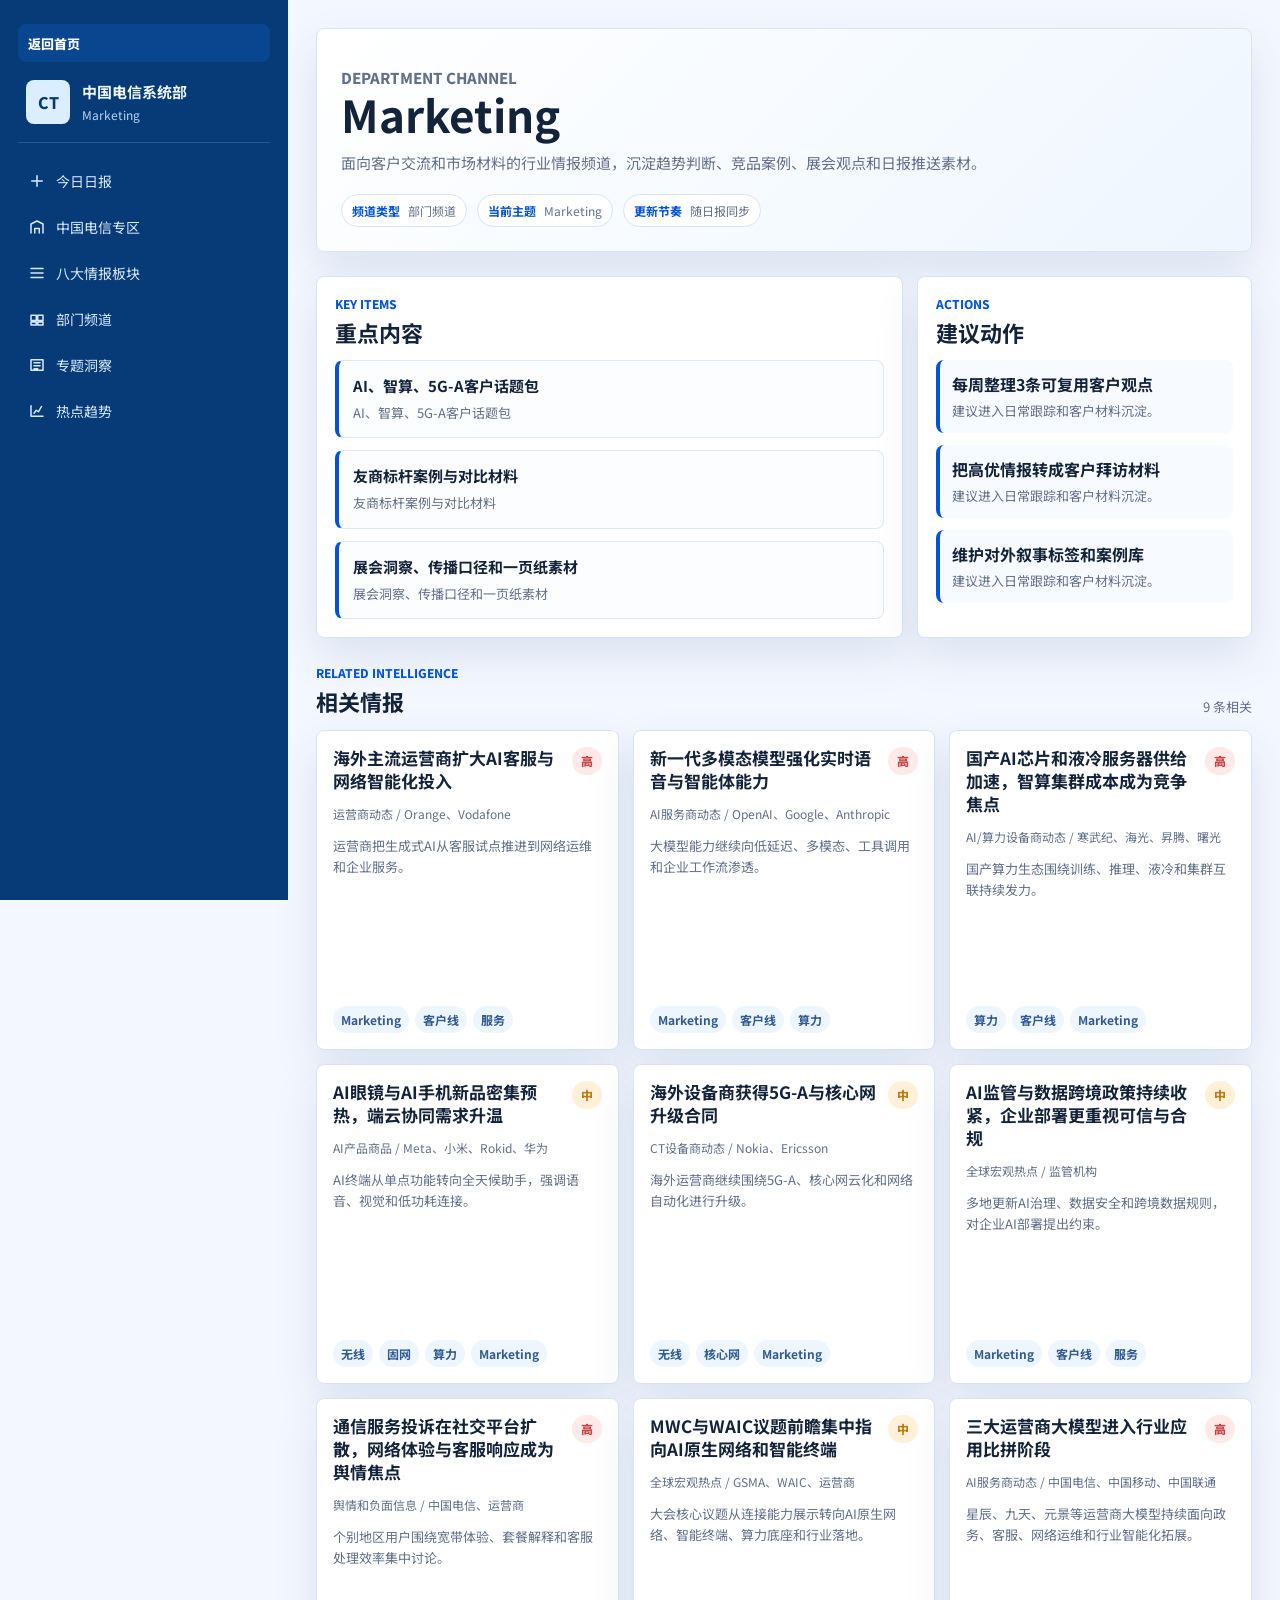
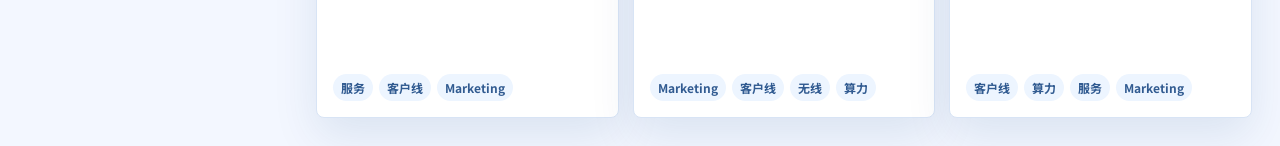
==== detail.html @ fc8691e4 "Initial telecom intelligence portal" ====
<!doctype html>
<html lang="zh-CN">
  <head>
    <meta charset="UTF-8" />
    <meta name="viewport" content="width=device-width, initial-scale=1.0" />
    <title>情报详情 - 中国电信系统部</title>
    <link rel="preconnect" href="https://fonts.googleapis.com" />
    <link rel="preconnect" href="https://fonts.gstatic.com" crossorigin />
    <link
      href="https://fonts.googleapis.com/css2?family=Noto+Sans+SC:wght@400;500;600;700;800&display=swap"
      rel="stylesheet"
    />
    <link rel="stylesheet" href="./styles.css" />
  </head>
  <body>
    <div class="detail-shell">
      <aside class="detail-sidebar" aria-label="详情导航">
        <a class="back-link" href="./index.html">返回首页</a>
        <div class="brand detail-brand">
          <div class="brand-mark">CT</div>
          <div>
            <strong>中国电信系统部</strong>
            <span id="detailNavHint">详情工作台</span>
          </div>
        </div>
        <nav class="nav-list detail-nav" id="detailNav"></nav>
      </aside>

      <main class="detail-main">
        <header class="detail-hero">
          <p class="eyebrow" id="detailEyebrow">Detail</p>
          <h1 id="detailTitle">情报详情</h1>
          <p id="detailSummary"></p>
          <div class="detail-meta" id="detailMeta"></div>
        </header>

        <section class="detail-grid">
          <article class="detail-panel primary-detail-panel">
            <div class="section-title-row">
              <div>
                <p class="eyebrow">Key Items</p>
                <h2 id="primaryPanelTitle">重点内容</h2>
              </div>
            </div>
            <div class="detail-item-list" id="detailItems"></div>
          </article>

          <aside class="detail-panel">
            <div class="section-title-row">
              <div>
                <p class="eyebrow">Actions</p>
                <h2>建议动作</h2>
              </div>
            </div>
            <div class="detail-action-list" id="detailActions"></div>
          </aside>
        </section>

        <section class="section-block">
          <div class="section-title-row">
            <div>
              <p class="eyebrow">Related Intelligence</p>
              <h2>相关情报</h2>
            </div>
            <span class="result-count" id="relatedCount"></span>
          </div>
          <div class="news-grid" id="relatedNews"></div>
        </section>
      </main>
    </div>

    <script src="./detail.js"></script>
  </body>
</html>
---- styles.css ----
:root {
  color-scheme: light;
  --bg: #f3f7ff;
  --panel: #ffffff;
  --panel-soft: #eef5ff;
  --ink: #13233a;
  --muted: #62708a;
  --line: #d8e4f5;
  --blue: #0052d9;
  --blue-dark: #073b78;
  --blue-bright: #1677ff;
  --blue-soft: #eaf3ff;
  --gold: #bd7d15;
  --red: #c94343;
  --green: #287a5a;
  --shadow: 0 18px 45px rgba(13, 55, 119, 0.1);
}

* {
  box-sizing: border-box;
}

html {
  scroll-behavior: smooth;
}

body {
  margin: 0;
  min-height: 100vh;
  background: var(--bg);
  color: var(--ink);
  font-family: "Noto Sans SC", "PingFang SC", "Microsoft YaHei", sans-serif;
  letter-spacing: 0;
}

button,
input {
  font: inherit;
}

.app-shell {
  display: grid;
  grid-template-columns: 288px minmax(0, 1fr);
  min-height: 100vh;
}

.sidebar {
  position: sticky;
  top: 0;
  height: 100vh;
  display: flex;
  flex-direction: column;
  gap: 24px;
  padding: 24px 18px;
  background: var(--blue-dark);
  color: #eef6ff;
  overflow-y: auto;
}

.brand {
  display: flex;
  align-items: center;
  gap: 12px;
  padding: 8px 8px 18px;
  border-bottom: 1px solid rgba(255, 255, 255, 0.14);
}

.brand-mark {
  display: grid;
  place-items: center;
  width: 44px;
  height: 44px;
  border-radius: 8px;
  background: #dbeeff;
  color: var(--blue-dark);
  font-weight: 800;
}

.brand strong {
  display: block;
  font-size: 15px;
}

.brand span {
  display: block;
  margin-top: 4px;
  color: #b9d4f7;
  font-size: 12px;
}

.nav-list {
  display: grid;
  gap: 6px;
}

.nav-link {
  display: flex;
  align-items: center;
  gap: 10px;
  min-height: 40px;
  padding: 9px 10px;
  border-radius: 8px;
  color: #d8e9ff;
  text-decoration: none;
  font-size: 14px;
  transition: background 160ms ease, color 160ms ease;
}

.nav-link svg {
  width: 18px;
  height: 18px;
  fill: none;
  stroke: currentColor;
  stroke-width: 2;
  stroke-linecap: round;
  stroke-linejoin: round;
  flex: 0 0 auto;
}

.nav-link:hover,
.nav-link.active {
  background: rgba(22, 119, 255, 0.2);
  color: #ffffff;
}

.status-panel {
  display: flex;
  gap: 12px;
  margin-top: auto;
  padding: 14px;
  border-radius: 8px;
  background: rgba(255, 255, 255, 0.08);
  border: 1px solid rgba(255, 255, 255, 0.12);
}

.status-dot {
  width: 10px;
  height: 10px;
  margin-top: 5px;
  border-radius: 50%;
  background: #65b5ff;
  box-shadow: 0 0 0 5px rgba(101, 181, 255, 0.18);
  flex: 0 0 auto;
}

.status-panel strong {
  display: block;
  font-size: 13px;
}

.status-panel p {
  margin: 5px 0 0;
  color: #b9d4f7;
  font-size: 12px;
  line-height: 1.5;
}

.workspace {
  min-width: 0;
  padding: 28px;
}

.topbar {
  display: flex;
  align-items: center;
  justify-content: space-between;
  gap: 20px;
  margin-bottom: 20px;
}

.eyebrow {
  margin: 0 0 7px;
  color: var(--blue);
  font-size: 12px;
  font-weight: 800;
  text-transform: uppercase;
}

h1,
h2,
h3,
p {
  margin-top: 0;
}

h1 {
  margin-bottom: 0;
  font-size: clamp(28px, 4vw, 44px);
  line-height: 1.08;
  letter-spacing: 0;
}

h2 {
  margin-bottom: 0;
  font-size: 22px;
  line-height: 1.25;
}

h3 {
  margin-bottom: 14px;
  font-size: 16px;
}

.topbar-actions {
  display: flex;
  align-items: center;
  gap: 12px;
}

.refresh-pill {
  display: grid;
  grid-template-columns: auto auto;
  gap: 2px 8px;
  align-items: center;
  padding: 10px 14px;
  border: 1px solid var(--line);
  border-radius: 8px;
  background: var(--panel);
  box-shadow: var(--shadow);
  white-space: nowrap;
}

.refresh-pill span,
.refresh-pill small {
  color: var(--muted);
  font-size: 12px;
}

.refresh-pill small {
  grid-column: 1 / -1;
}

.icon-button {
  display: grid;
  place-items: center;
  width: 44px;
  height: 44px;
  border: 1px solid var(--line);
  border-radius: 8px;
  background: var(--panel);
  color: var(--blue-dark);
  cursor: pointer;
  box-shadow: var(--shadow);
}

.icon-button svg {
  width: 21px;
  height: 21px;
  fill: none;
  stroke: currentColor;
  stroke-width: 2;
  stroke-linecap: round;
  stroke-linejoin: round;
}

.text-button {
  min-height: 44px;
  padding: 0 15px;
  border: 1px solid var(--blue-bright);
  border-radius: 8px;
  background: var(--blue-bright);
  color: #fff;
  cursor: pointer;
  font-size: 13px;
  font-weight: 800;
  box-shadow: var(--shadow);
  white-space: nowrap;
}

.control-row {
  position: sticky;
  top: 0;
  z-index: 5;
  display: flex;
  gap: 12px;
  align-items: center;
  margin-bottom: 22px;
  padding: 10px;
  border: 1px solid var(--line);
  border-radius: 8px;
  background: rgba(255, 255, 255, 0.92);
  backdrop-filter: blur(14px);
}

.search-box {
  display: flex;
  align-items: center;
  gap: 10px;
  flex: 1;
  min-width: 220px;
  padding: 0 12px;
  height: 42px;
  border: 1px solid var(--line);
  border-radius: 8px;
  background: #f8fbff;
}

.search-box svg {
  width: 18px;
  height: 18px;
  fill: none;
  stroke: var(--muted);
  stroke-width: 2;
  stroke-linecap: round;
  stroke-linejoin: round;
}

.search-box input {
  width: 100%;
  border: 0;
  outline: 0;
  background: transparent;
  color: var(--ink);
}

.filter-tabs,
.category-tabs {
  display: flex;
  flex-wrap: wrap;
  gap: 8px;
}

.tab-button {
  min-height: 36px;
  padding: 7px 12px;
  border: 1px solid var(--line);
  border-radius: 8px;
  background: #fff;
  color: var(--muted);
  cursor: pointer;
  font-size: 13px;
  font-weight: 600;
}

.tab-button.active {
  border-color: var(--blue);
  background: var(--blue-soft);
  color: var(--blue-dark);
}

.hero-grid {
  display: grid;
  grid-template-columns: minmax(0, 1.5fr) minmax(300px, 0.8fr);
  gap: 16px;
}

.briefing-panel,
.analytics-panel {
  border: 1px solid var(--line);
  border-radius: 8px;
  background: var(--panel);
  box-shadow: var(--shadow);
}

.briefing-panel {
  padding: 20px;
}

.primary-panel {
  grid-row: span 2;
  background: #fbfdff;
}

.section-heading {
  display: flex;
  align-items: end;
  justify-content: space-between;
  gap: 16px;
  margin-bottom: 16px;
}

.section-heading p {
  margin: 0;
  color: var(--muted);
  font-size: 13px;
  font-weight: 700;
}

.top-five {
  display: grid;
  gap: 12px;
}

.top-item {
  display: grid;
  grid-template-columns: 34px minmax(0, 1fr) auto;
  gap: 12px;
  align-items: start;
  padding: 13px;
  border: 1px solid #dde9f8;
  border-radius: 8px;
  background: #ffffff;
}

.rank {
  display: grid;
  place-items: center;
  width: 34px;
  height: 34px;
  border-radius: 8px;
  background: var(--blue-dark);
  color: #fff;
  font-weight: 800;
}

.top-item h3 {
  margin: 0 0 6px;
  font-size: 16px;
}

.top-item p {
  margin: 0;
  color: var(--muted);
  font-size: 13px;
  line-height: 1.55;
}

.level-badge {
  display: inline-flex;
  align-items: center;
  min-height: 28px;
  padding: 4px 9px;
  border-radius: 999px;
  font-size: 12px;
  font-weight: 800;
}

.level-high {
  background: #ffe9e9;
  color: var(--red);
}

.level-medium {
  background: #fff1d9;
  color: var(--gold);
}

.level-low {
  background: #eef8f4;
  color: var(--green);
}

.insight-list,
.risk-list,
.opportunity-list {
  display: grid;
  gap: 12px;
}

.mini-item {
  padding: 12px;
  border-left: 4px solid var(--blue);
  border-radius: 8px;
  background: #f7fbff;
}

.risk-panel .mini-item {
  border-left-color: var(--red);
  background: #fff8f8;
}

.mini-item strong {
  display: block;
  margin-bottom: 5px;
}

.mini-item p {
  margin: 0;
  color: var(--muted);
  font-size: 13px;
  line-height: 1.55;
}

.section-block {
  margin-top: 26px;
}

.first-section {
  margin-top: 0;
}

.section-title-row {
  display: flex;
  justify-content: space-between;
  align-items: end;
  gap: 16px;
  margin-bottom: 14px;
}

.metric-strip {
  display: flex;
  flex-wrap: wrap;
  gap: 8px;
}

.metric-strip span {
  padding: 6px 9px;
  border: 1px solid var(--line);
  border-radius: 999px;
  background: #fff;
  color: var(--muted);
  font-size: 12px;
  font-weight: 700;
}

.telecom-grid,
.department-grid,
.special-grid {
  display: grid;
  grid-template-columns: repeat(4, minmax(0, 1fr));
  gap: 14px;
}

.focus-card,
.department-card,
.special-card {
  display: block;
  min-height: 150px;
  padding: 16px;
  border: 1px solid var(--line);
  border-radius: 8px;
  background: var(--panel);
  box-shadow: var(--shadow);
}

.card-link {
  color: inherit;
  text-decoration: none;
  transition: border-color 160ms ease, box-shadow 160ms ease, transform 160ms ease;
}

.card-link:hover {
  border-color: var(--blue-bright);
  box-shadow: 0 18px 48px rgba(0, 82, 217, 0.16);
  transform: translateY(-2px);
}

.focus-card strong,
.department-card strong,
.special-card strong {
  display: block;
  margin-bottom: 8px;
  font-size: 16px;
}

.focus-card p,
.department-card p {
  margin: 0;
  color: var(--muted);
  font-size: 13px;
  line-height: 1.6;
}

.special-card {
  min-height: 130px;
}

.special-card .tag-row {
  margin-top: 16px;
}

.department-card ul {
  display: grid;
  gap: 8px;
  margin: 10px 0 0;
  padding: 0;
  list-style: none;
}

.department-card li {
  color: var(--muted);
  font-size: 13px;
  line-height: 1.45;
}

.analytics-grid {
  display: grid;
  grid-template-columns: minmax(0, 1.2fr) minmax(300px, 0.8fr);
  gap: 14px;
}

.analytics-panel {
  padding: 18px;
}

.bar-chart {
  display: grid;
  gap: 12px;
}

.bar-row {
  display: grid;
  grid-template-columns: 104px minmax(0, 1fr) 38px;
  gap: 10px;
  align-items: center;
  color: var(--muted);
  font-size: 13px;
}

.bar-track {
  height: 10px;
  border-radius: 999px;
  background: #e4edf9;
  overflow: hidden;
}

.bar-fill {
  height: 100%;
  border-radius: inherit;
  background: linear-gradient(90deg, var(--blue), var(--blue-bright));
}

.vendor-list {
  display: grid;
  gap: 10px;
}

.vendor-row {
  display: flex;
  justify-content: space-between;
  gap: 12px;
  padding: 10px 0;
  border-bottom: 1px solid var(--line);
  color: var(--muted);
  font-size: 13px;
}

.vendor-row strong {
  color: var(--ink);
}

.result-count {
  color: var(--muted);
  font-size: 13px;
}

.category-tabs {
  margin-bottom: 14px;
}

.news-grid {
  display: grid;
  grid-template-columns: repeat(3, minmax(0, 1fr));
  gap: 14px;
}

.news-card {
  display: flex;
  flex-direction: column;
  gap: 12px;
  min-height: 320px;
  padding: 16px;
  border: 1px solid var(--line);
  border-radius: 8px;
  background: var(--panel);
  box-shadow: var(--shadow);
}

.news-card-header {
  display: flex;
  justify-content: space-between;
  gap: 12px;
  align-items: start;
}

.news-card h3 {
  margin: 0;
  font-size: 17px;
  line-height: 1.35;
}

.news-meta {
  color: var(--muted);
  font-size: 12px;
  line-height: 1.5;
}

.news-card p {
  margin: 0;
  color: var(--muted);
  font-size: 13px;
  line-height: 1.65;
}

.analysis-block {
  display: grid;
  gap: 7px;
  padding: 12px;
  border-radius: 8px;
  background: #f7fbff;
}

.analysis-block strong {
  color: var(--ink);
  font-size: 13px;
}

.tag-row {
  display: flex;
  flex-wrap: wrap;
  gap: 6px;
  margin-top: auto;
}

.tag {
  padding: 5px 8px;
  border-radius: 999px;
  background: #edf5ff;
  color: #315b91;
  font-size: 12px;
  font-weight: 700;
}

.empty-state {
  grid-column: 1 / -1;
  padding: 34px;
  border: 1px dashed var(--line);
  border-radius: 8px;
  background: rgba(255, 255, 255, 0.6);
  color: var(--muted);
  text-align: center;
}

.toast {
  position: fixed;
  right: 24px;
  bottom: 24px;
  transform: translateY(20px);
  opacity: 0;
  pointer-events: none;
  padding: 12px 16px;
  border-radius: 8px;
  background: var(--blue-dark);
  color: #fff;
  box-shadow: var(--shadow);
  transition: opacity 180ms ease, transform 180ms ease;
}

.toast.show {
  transform: translateY(0);
  opacity: 1;
}

.detail-shell {
  display: grid;
  grid-template-columns: 288px minmax(0, 1fr);
  min-height: 100vh;
  background: var(--bg);
}

.detail-sidebar {
  position: sticky;
  top: 0;
  height: 100vh;
  display: flex;
  flex-direction: column;
  gap: 18px;
  padding: 24px 18px;
  background: var(--blue-dark);
  color: #eef6ff;
  overflow-y: auto;
}

.detail-brand {
  padding-top: 0;
}

.back-link {
  display: inline-flex;
  align-items: center;
  min-height: 38px;
  padding: 8px 10px;
  border-radius: 8px;
  background: rgba(22, 119, 255, 0.18);
  color: #ffffff;
  text-decoration: none;
  font-size: 13px;
  font-weight: 800;
}

.detail-main {
  min-width: 0;
  padding: 28px;
}

.detail-hero {
  padding: 24px;
  border: 1px solid var(--line);
  border-radius: 8px;
  background: linear-gradient(135deg, #ffffff 0%, #eef6ff 100%);
  box-shadow: var(--shadow);
}

.detail-hero h1 {
  max-width: 980px;
}

.detail-hero p {
  max-width: 920px;
  margin: 12px 0 0;
  color: var(--muted);
  font-size: 15px;
  line-height: 1.7;
}

.detail-meta {
  display: flex;
  flex-wrap: wrap;
  gap: 10px;
  margin-top: 18px;
}

.detail-meta span {
  display: inline-flex;
  gap: 8px;
  align-items: center;
  padding: 7px 10px;
  border: 1px solid var(--line);
  border-radius: 999px;
  background: #fff;
  color: var(--muted);
  font-size: 12px;
}

.detail-meta strong {
  color: var(--blue);
}

.detail-grid {
  display: grid;
  grid-template-columns: minmax(0, 1.4fr) minmax(300px, 0.8fr);
  gap: 14px;
  margin-top: 24px;
}

.detail-panel {
  padding: 18px;
  border: 1px solid var(--line);
  border-radius: 8px;
  background: var(--panel);
  box-shadow: var(--shadow);
}

.primary-detail-panel {
  min-height: 360px;
}

.detail-item-list,
.detail-action-list {
  display: grid;
  gap: 12px;
}

.detail-item {
  padding: 14px;
  border: 1px solid #dde9f8;
  border-left: 4px solid var(--blue);
  border-radius: 8px;
  background: #fbfdff;
}

.detail-item strong {
  display: block;
  margin-bottom: 6px;
  font-size: 15px;
}

.detail-item p {
  margin: 0;
  color: var(--muted);
  font-size: 13px;
  line-height: 1.65;
}

@media (max-width: 1180px) {
  .app-shell {
    grid-template-columns: 232px minmax(0, 1fr);
  }

  .detail-shell {
    grid-template-columns: 232px minmax(0, 1fr);
  }

  .telecom-grid,
  .department-grid,
  .special-grid,
  .news-grid {
    grid-template-columns: repeat(2, minmax(0, 1fr));
  }
}

@media (max-width: 860px) {
  .app-shell {
    display: block;
  }

  .detail-shell {
    display: block;
  }

  .sidebar,
  .detail-sidebar {
    position: static;
    height: auto;
  }

  .nav-list {
    grid-template-columns: repeat(2, minmax(0, 1fr));
  }

  .workspace,
  .detail-main {
    padding: 18px;
  }

  .topbar,
  .control-row,
  .section-title-row {
    align-items: stretch;
    flex-direction: column;
  }

  .hero-grid,
  .detail-grid,
  .analytics-grid,
  .telecom-grid,
  .department-grid,
  .special-grid,
  .news-grid {
    grid-template-columns: 1fr;
  }

  .primary-panel {
    grid-row: auto;
  }

  .top-item {
    grid-template-columns: 34px minmax(0, 1fr);
  }

  .top-item .level-badge {
    grid-column: 2;
    justify-self: start;
  }

  .bar-row {
    grid-template-columns: 86px minmax(0, 1fr) 34px;
  }
}
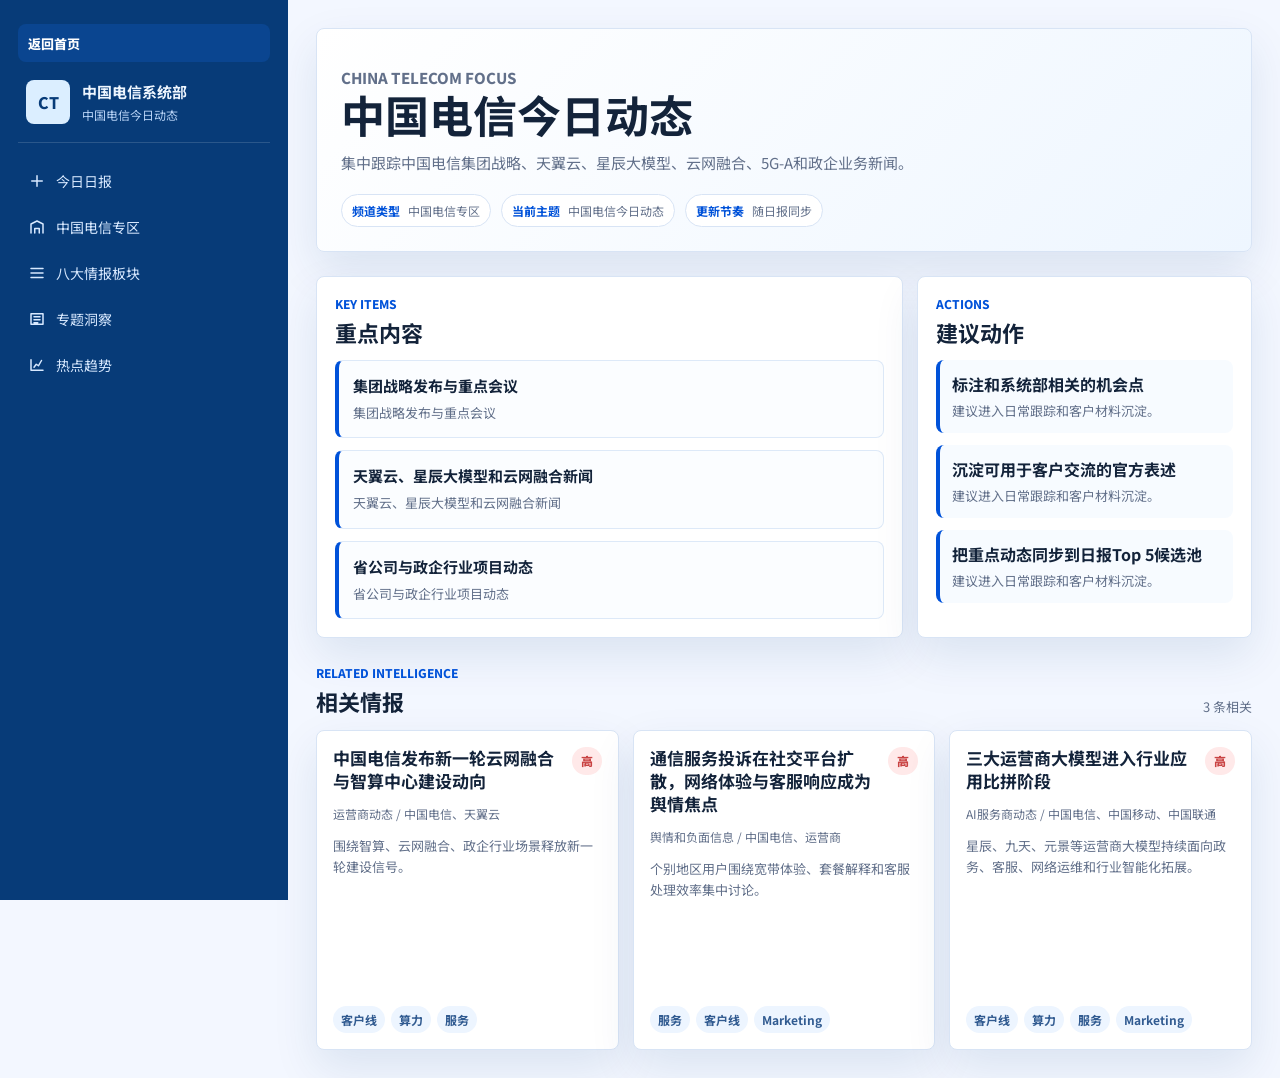
==== commit 8fbed8c7: "Extract portal data into shared file" ====
--- a/detail.html
+++ b/detail.html
@@ -69,6 +69,7 @@
       </main>
     </div>
 
+    <script src="./data/portal-data.js"></script>
     <script src="./detail.js"></script>
   </body>
 </html>
--- a/styles.css
+++ b/styles.css
@@ -504,7 +504,6 @@
 }
 
 .telecom-grid,
-.department-grid,
 .special-grid {
   display: grid;
   grid-template-columns: repeat(4, minmax(0, 1fr));
@@ -512,7 +511,6 @@
 }
 
 .focus-card,
-.department-card,
 .special-card {
   display: block;
   min-height: 150px;
@@ -536,15 +534,13 @@
 }
 
 .focus-card strong,
-.department-card strong,
 .special-card strong {
   display: block;
   margin-bottom: 8px;
   font-size: 16px;
 }
 
-.focus-card p,
-.department-card p {
+.focus-card p {
   margin: 0;
   color: var(--muted);
   font-size: 13px;
@@ -557,20 +553,6 @@
 
 .special-card .tag-row {
   margin-top: 16px;
-}
-
-.department-card ul {
-  display: grid;
-  gap: 8px;
-  margin: 10px 0 0;
-  padding: 0;
-  list-style: none;
-}
-
-.department-card li {
-  color: var(--muted);
-  font-size: 13px;
-  line-height: 1.45;
 }
 
 .analytics-grid {
@@ -882,7 +864,6 @@
   }
 
   .telecom-grid,
-  .department-grid,
   .special-grid,
   .news-grid {
     grid-template-columns: repeat(2, minmax(0, 1fr));
@@ -924,7 +905,6 @@
   .detail-grid,
   .analytics-grid,
   .telecom-grid,
-  .department-grid,
   .special-grid,
   .news-grid {
     grid-template-columns: 1fr;
